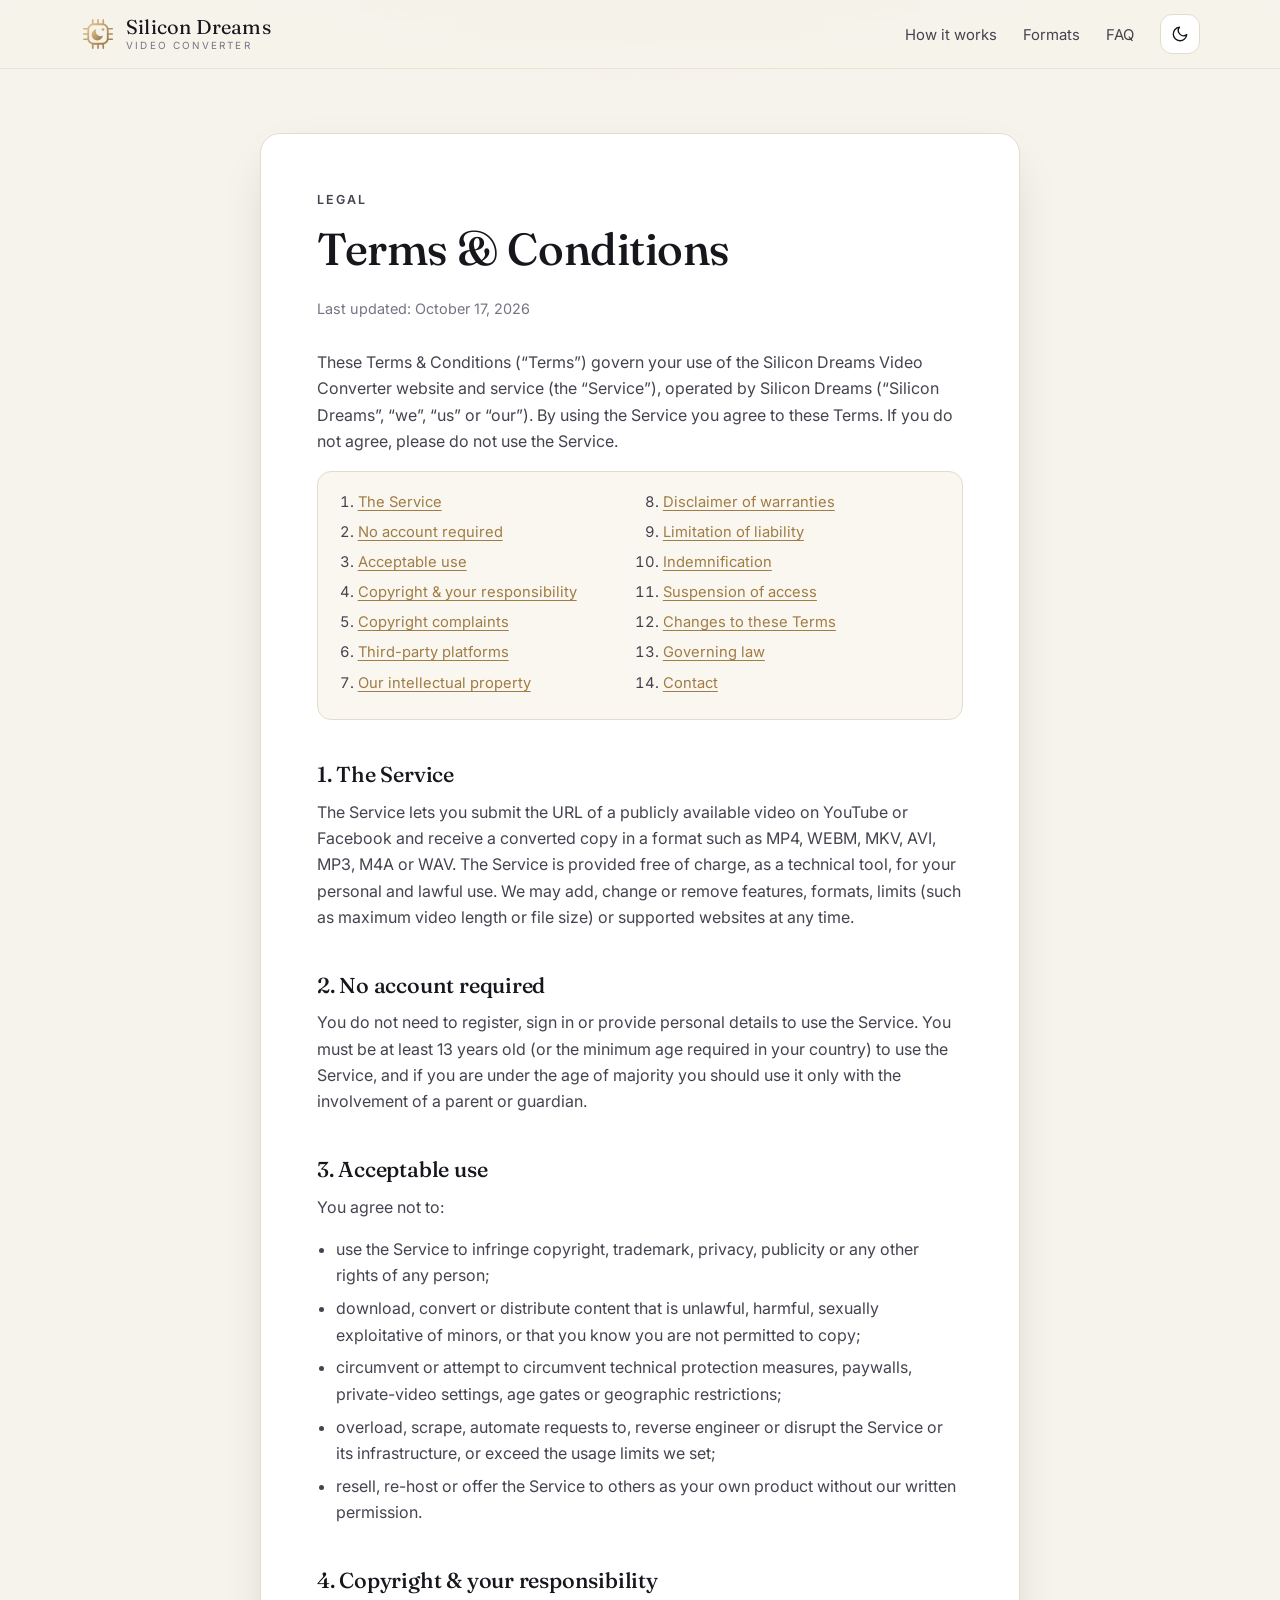
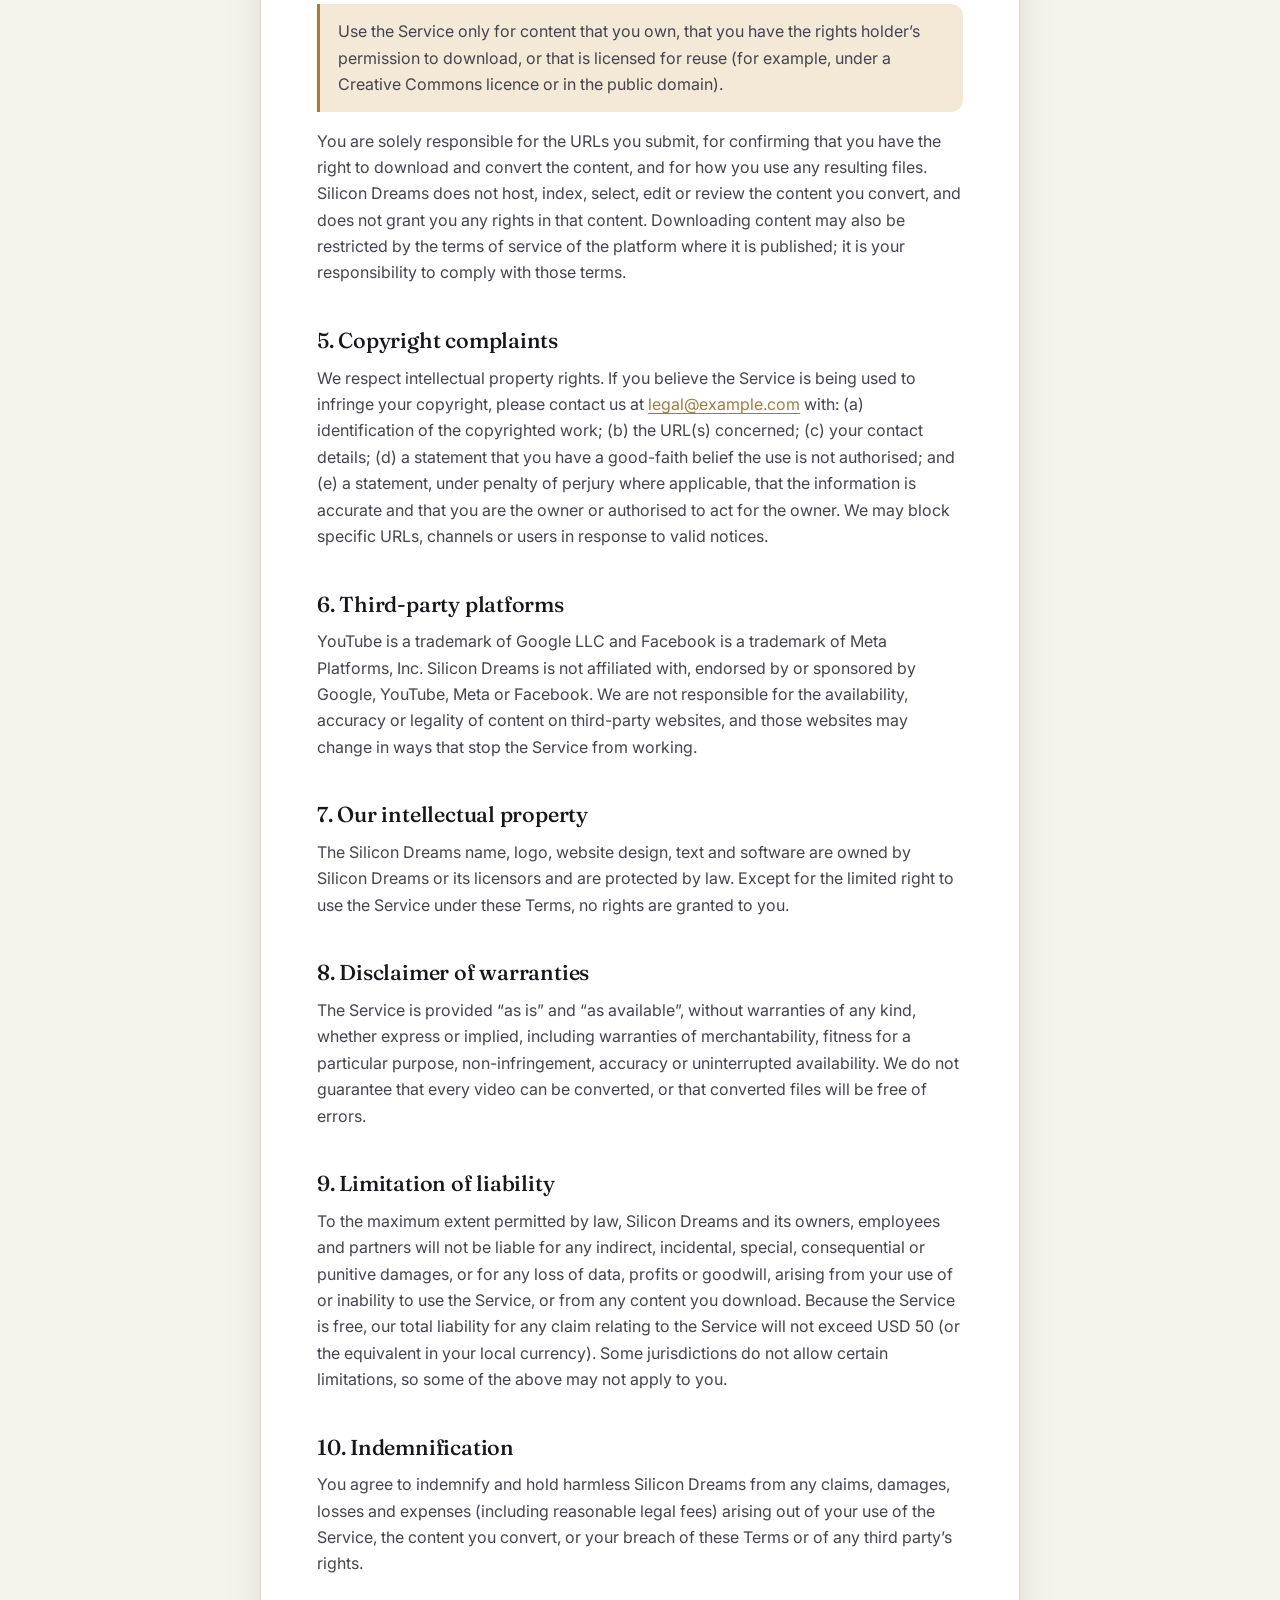
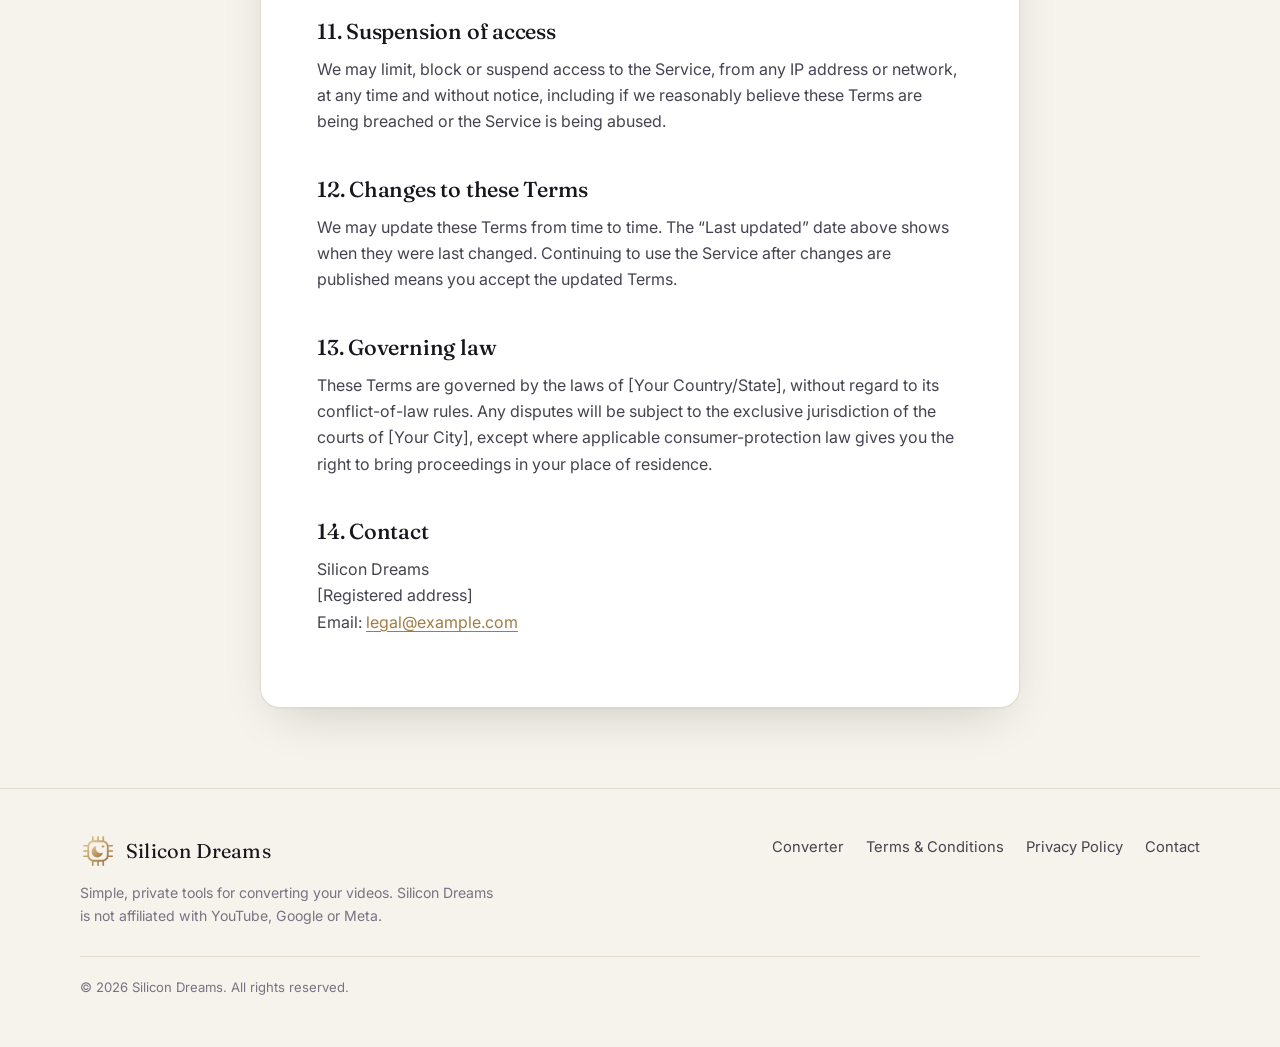
==== terms.html @ 6b70cf57 "Add files via upload" ====
<!doctype html>
<html lang="en">
<head>
  <meta charset="utf-8">
  <meta name="viewport" content="width=device-width, initial-scale=1">
  <title>Terms &amp; Conditions | Silicon Dreams Video Converter</title>
  <meta name="description" content="The terms and conditions for using the Silicon Dreams online video converter.">
  <link rel="canonical" href="https://oles.co.in/video_convert/terms.html">
  <meta name="robots" content="index, follow">
  <meta name="theme-color" content="#f6f3ec" media="(prefers-color-scheme: light)">
  <meta name="theme-color" content="#0d0d13" media="(prefers-color-scheme: dark)">
  <meta property="og:type" content="website">
  <meta property="og:site_name" content="Silicon Dreams">
  <meta property="og:title" content="Terms &amp; Conditions | Silicon Dreams Video Converter">
  <meta property="og:description" content="The terms and conditions for using the Silicon Dreams online video converter.">
  <meta property="og:url" content="https://oles.co.in/video_convert/terms.html">
  <meta property="og:image" content="https://oles.co.in/video_convert/og-image.png">
  <link rel="icon" href="logo.svg" type="image/svg+xml">
  <link rel="apple-touch-icon" href="apple-touch-icon.png">
  <link rel="manifest" href="site.webmanifest">
  <link rel="preconnect" href="https://fonts.googleapis.com">
  <link rel="preconnect" href="https://fonts.gstatic.com" crossorigin>
  <link rel="stylesheet" href="https://fonts.googleapis.com/css2?family=Fraunces:opsz,wght@9..144,400;9..144,500&family=Inter:wght@400;500;600&display=swap">
  <link rel="stylesheet" href="style.css">
  <script src="theme.js"></script>
</head>
<body>
  <a class="skip" href="#main">Skip to content</a>
  <header class="site-header">
    <nav class="wrap nav" aria-label="Main">
      <a class="brand" href="index.html" aria-label="Silicon Dreams home">
        <img src="logo.svg" alt="" width="36" height="36">
        <span class="brand-name">Silicon Dreams<small>Video Converter</small></span>
      </a>
      <ul class="nav-links">
        <li><a href="index.html#how">How it works</a></li>
        <li><a href="index.html#formats">Formats</a></li>
        <li><a href="index.html#faq">FAQ</a></li>
        <li>
          <button class="icon-btn" id="themeToggle" type="button" aria-label="Toggle dark mode">
            <svg class="theme-moon" viewBox="0 0 24 24" fill="none" stroke="currentColor" stroke-width="1.8" stroke-linecap="round" stroke-linejoin="round"><path d="M21 12.8A9 9 0 1 1 11.2 3a7 7 0 0 0 9.8 9.8z"/></svg>
            <svg class="theme-sun" viewBox="0 0 24 24" fill="none" stroke="currentColor" stroke-width="1.8" stroke-linecap="round"><circle cx="12" cy="12" r="4.2"/><path d="M12 2v2M12 20v2M4.9 4.9l1.4 1.4M17.7 17.7l1.4 1.4M2 12h2M20 12h2M4.9 19.1l1.4-1.4M17.7 6.3l1.4-1.4"/></svg>
          </button>
        </li>
      </ul>
    </nav>
  </header>

  <main id="main">
    <section class="legal">
      <div class="wrap">
        <article class="card">
          <p class="eyebrow">Legal</p>
          <h1>Terms &amp; Conditions</h1>
          <p class="updated">Last updated: October 17, 2026</p>

          <p>These Terms &amp; Conditions (“Terms”) govern your use of the Silicon Dreams Video Converter website and service (the “Service”), operated by Silicon Dreams (“Silicon Dreams”, “we”, “us” or “our”). By using the Service you agree to these Terms. If you do not agree, please do not use the Service.</p>

          <nav class="toc" aria-label="Contents">
            <ol>
              <li><a href="#t1">The Service</a></li>
              <li><a href="#t2">No account required</a></li>
              <li><a href="#t3">Acceptable use</a></li>
              <li><a href="#t4">Copyright &amp; your responsibility</a></li>
              <li><a href="#t5">Copyright complaints</a></li>
              <li><a href="#t6">Third-party platforms</a></li>
              <li><a href="#t7">Our intellectual property</a></li>
              <li><a href="#t8">Disclaimer of warranties</a></li>
              <li><a href="#t9">Limitation of liability</a></li>
              <li><a href="#t10">Indemnification</a></li>
              <li><a href="#t11">Suspension of access</a></li>
              <li><a href="#t12">Changes to these Terms</a></li>
              <li><a href="#t13">Governing law</a></li>
              <li><a href="#t14">Contact</a></li>
            </ol>
          </nav>

          <h2 id="t1">1. The Service</h2>
          <p>The Service lets you submit the URL of a publicly available video on YouTube or Facebook and receive a converted copy in a format such as MP4, WEBM, MKV, AVI, MP3, M4A or WAV. The Service is provided free of charge, as a technical tool, for your personal and lawful use. We may add, change or remove features, formats, limits (such as maximum video length or file size) or supported websites at any time.</p>

          <h2 id="t2">2. No account required</h2>
          <p>You do not need to register, sign in or provide personal details to use the Service. You must be at least 13 years old (or the minimum age required in your country) to use the Service, and if you are under the age of majority you should use it only with the involvement of a parent or guardian.</p>

          <h2 id="t3">3. Acceptable use</h2>
          <p>You agree not to:</p>
          <ul>
            <li>use the Service to infringe copyright, trademark, privacy, publicity or any other rights of any person;</li>
            <li>download, convert or distribute content that is unlawful, harmful, sexually exploitative of minors, or that you know you are not permitted to copy;</li>
            <li>circumvent or attempt to circumvent technical protection measures, paywalls, private-video settings, age gates or geographic restrictions;</li>
            <li>overload, scrape, automate requests to, reverse engineer or disrupt the Service or its infrastructure, or exceed the usage limits we set;</li>
            <li>resell, re-host or offer the Service to others as your own product without our written permission.</li>
          </ul>

          <h2 id="t4">4. Copyright &amp; your responsibility</h2>
          <p class="callout">Use the Service only for content that you own, that you have the rights holder’s permission to download, or that is licensed for reuse (for example, under a Creative Commons licence or in the public domain).</p>
          <p>You are solely responsible for the URLs you submit, for confirming that you have the right to download and convert the content, and for how you use any resulting files. Silicon Dreams does not host, index, select, edit or review the content you convert, and does not grant you any rights in that content. Downloading content may also be restricted by the terms of service of the platform where it is published; it is your responsibility to comply with those terms.</p>

          <h2 id="t5">5. Copyright complaints</h2>
          <p>We respect intellectual property rights. If you believe the Service is being used to infringe your copyright, please contact us at <a href="mailto:legal@example.com">legal@example.com</a> with: (a) identification of the copyrighted work; (b) the URL(s) concerned; (c) your contact details; (d) a statement that you have a good-faith belief the use is not authorised; and (e) a statement, under penalty of perjury where applicable, that the information is accurate and that you are the owner or authorised to act for the owner. We may block specific URLs, channels or users in response to valid notices.</p>

          <h2 id="t6">6. Third-party platforms</h2>
          <p>YouTube is a trademark of Google LLC and Facebook is a trademark of Meta Platforms, Inc. Silicon Dreams is not affiliated with, endorsed by or sponsored by Google, YouTube, Meta or Facebook. We are not responsible for the availability, accuracy or legality of content on third-party websites, and those websites may change in ways that stop the Service from working.</p>

          <h2 id="t7">7. Our intellectual property</h2>
          <p>The Silicon Dreams name, logo, website design, text and software are owned by Silicon Dreams or its licensors and are protected by law. Except for the limited right to use the Service under these Terms, no rights are granted to you.</p>

          <h2 id="t8">8. Disclaimer of warranties</h2>
          <p>The Service is provided “as is” and “as available”, without warranties of any kind, whether express or implied, including warranties of merchantability, fitness for a particular purpose, non-infringement, accuracy or uninterrupted availability. We do not guarantee that every video can be converted, or that converted files will be free of errors.</p>

          <h2 id="t9">9. Limitation of liability</h2>
          <p>To the maximum extent permitted by law, Silicon Dreams and its owners, employees and partners will not be liable for any indirect, incidental, special, consequential or punitive damages, or for any loss of data, profits or goodwill, arising from your use of or inability to use the Service, or from any content you download. Because the Service is free, our total liability for any claim relating to the Service will not exceed USD 50 (or the equivalent in your local currency). Some jurisdictions do not allow certain limitations, so some of the above may not apply to you.</p>

          <h2 id="t10">10. Indemnification</h2>
          <p>You agree to indemnify and hold harmless Silicon Dreams from any claims, damages, losses and expenses (including reasonable legal fees) arising out of your use of the Service, the content you convert, or your breach of these Terms or of any third party’s rights.</p>

          <h2 id="t11">11. Suspension of access</h2>
          <p>We may limit, block or suspend access to the Service, from any IP address or network, at any time and without notice, including if we reasonably believe these Terms are being breached or the Service is being abused.</p>

          <h2 id="t12">12. Changes to these Terms</h2>
          <p>We may update these Terms from time to time. The “Last updated” date above shows when they were last changed. Continuing to use the Service after changes are published means you accept the updated Terms.</p>

          <h2 id="t13">13. Governing law</h2>
          <p>These Terms are governed by the laws of [Your Country/State], without regard to its conflict-of-law rules. Any disputes will be subject to the exclusive jurisdiction of the courts of [Your City], except where applicable consumer-protection law gives you the right to bring proceedings in your place of residence.</p>

          <h2 id="t14">14. Contact</h2>
          <p>Silicon Dreams<br>[Registered address]<br>Email: <a href="mailto:legal@example.com">legal@example.com</a></p>
        </article>
      </div>
    </section>
  </main>

  <footer class="site-footer">
    <div class="wrap">
      <div class="footer-grid">
        <div>
          <a class="brand" href="index.html"><img src="logo.svg" alt="" width="32" height="32"><span class="brand-name">Silicon Dreams</span></a>
          <p>Simple, private tools for converting your videos. Silicon Dreams is not affiliated with YouTube, Google or Meta.</p>
        </div>
        <ul class="footer-links">
          <li><a href="index.html">Converter</a></li>
          <li><a href="terms.html">Terms &amp; Conditions</a></li>
          <li><a href="privacy.html">Privacy Policy</a></li>
          <li><a href="mailto:support@example.com">Contact</a></li>
        </ul>
      </div>
      <p class="copyright">© <span data-year>2026</span> Silicon Dreams. All rights reserved.</p>
    </div>
  </footer>

  <script src="script.js" defer></script>
</body>
</html>
---- style.css ----
/* Silicon Dreams — elegant converter theme */
:root {
  --bg: #f6f3ec; --bg-2: #eee8db; --surface: #ffffff; --surface-2: #faf7f1;
  --ink: #17161c; --ink-2: #45434f; --muted: #777383; --line: #e3dccd;
  --accent: #a17c43; --accent-2: #c9a46a; --accent-ink: #ffffff; --accent-soft: #f3e9d6;
  --ok: #2f7d5b; --err: #b4433a;
  --shadow: 0 1px 2px rgba(23,22,28,.04), 0 18px 50px -20px rgba(23,22,28,.22);
  --radius: 20px;
  --serif: "Fraunces", Georgia, "Times New Roman", serif;
  --sans: "Inter", system-ui, -apple-system, "Segoe UI", Roboto, sans-serif;
  color-scheme: light;
}
@media (prefers-color-scheme: dark) {
  :root:not([data-theme="light"]) {
    --bg: #0d0d13; --bg-2: #13131b; --surface: #17171f; --surface-2: #1d1d27;
    --ink: #f3efe6; --ink-2: #cbc6ba; --muted: #8e8a9b; --line: #2a2a36;
    --accent: #d6b27a; --accent-2: #b38d55; --accent-ink: #16141a; --accent-soft: #2a2418;
    --ok: #5cc196; --err: #ef7d73;
    --shadow: 0 1px 2px rgba(0,0,0,.3), 0 24px 60px -24px rgba(0,0,0,.7);
    color-scheme: dark;
  }
}
:root[data-theme="dark"] {
  --bg: #0d0d13; --bg-2: #13131b; --surface: #17171f; --surface-2: #1d1d27;
  --ink: #f3efe6; --ink-2: #cbc6ba; --muted: #8e8a9b; --line: #2a2a36;
  --accent: #d6b27a; --accent-2: #b38d55; --accent-ink: #16141a; --accent-soft: #2a2418;
  --ok: #5cc196; --err: #ef7d73;
  --shadow: 0 1px 2px rgba(0,0,0,.3), 0 24px 60px -24px rgba(0,0,0,.7);
  color-scheme: dark;
}

*, *::before, *::after { box-sizing: border-box; }
[hidden] { display: none !important; }
html { scroll-behavior: smooth; -webkit-text-size-adjust: 100%; }
body {
  margin: 0; background: var(--bg); color: var(--ink);
  font: 16px/1.65 var(--sans); -webkit-font-smoothing: antialiased;
  overflow-x: hidden;
}
body::before { /* soft champagne glow */
  content: ""; position: fixed; inset: -20vh -10vw auto; height: 70vh; z-index: -1; pointer-events: none;
  background: radial-gradient(60% 60% at 50% 0%, color-mix(in srgb, var(--accent) 18%, transparent), transparent 70%);
}
img, svg { max-width: 100%; display: block; }
a { color: var(--accent); text-underline-offset: 3px; }
a:hover { color: var(--ink); }
h1, h2, h3 { font-family: var(--serif); font-weight: 500; line-height: 1.15; letter-spacing: -.01em; margin: 0 0 .5em; }
h1 { font-size: clamp(2.1rem, 5.2vw, 3.6rem); }
h2 { font-size: clamp(1.6rem, 3.4vw, 2.3rem); }
h3 { font-size: 1.2rem; }
p { margin: 0 0 1em; }
:focus-visible { outline: 2px solid var(--accent); outline-offset: 3px; border-radius: 6px; }
.sr-only { position: absolute; width: 1px; height: 1px; overflow: hidden; clip: rect(0 0 0 0); white-space: nowrap; }
.wrap { width: min(1120px, 100% - 32px); margin-inline: auto; }
.eyebrow { font-size: .78rem; font-weight: 600; letter-spacing: .16em; text-transform: uppercase; color: var(--accent); margin-bottom: .8rem; }
.lede { color: var(--ink-2); font-size: 1.1rem; max-width: 60ch; }
.skip { position: absolute; left: -999px; top: 8px; background: var(--surface); padding: 8px 14px; z-index: 50; }
.skip:focus { left: 16px; }

/* Header */
.site-header {
  position: sticky; top: 0; z-index: 20;
  background: color-mix(in srgb, var(--bg) 82%, transparent);
  backdrop-filter: saturate(140%) blur(12px); -webkit-backdrop-filter: saturate(140%) blur(12px);
  border-bottom: 1px solid color-mix(in srgb, var(--line) 70%, transparent);
}
.nav { display: flex; align-items: center; justify-content: space-between; height: 68px; gap: 16px; }
.brand { display: flex; align-items: center; gap: 10px; text-decoration: none; color: var(--ink); }
.brand img { width: 36px; height: 36px; }
.brand-name { font-family: var(--serif); font-size: 1.25rem; letter-spacing: .01em; line-height: 1; }
.brand-name small { display: block; font-family: var(--sans); font-size: .62rem; letter-spacing: .22em; text-transform: uppercase; color: var(--muted); margin-top: 4px; }
.nav-links { display: flex; align-items: center; gap: 26px; list-style: none; margin: 0; padding: 0; }
.nav-links a { color: var(--ink-2); text-decoration: none; font-size: .93rem; }
.nav-links a:hover { color: var(--ink); }
.icon-btn {
  width: 40px; height: 40px; display: grid; place-items: center; border-radius: 12px;
  border: 1px solid var(--line); background: var(--surface); color: var(--ink); cursor: pointer;
}
.icon-btn:hover { border-color: var(--accent); }
.icon-btn svg { width: 18px; height: 18px; }
.theme-sun { display: none; }
:root[data-theme="dark"] .theme-sun { display: block; }
:root[data-theme="dark"] .theme-moon { display: none; }
@media (prefers-color-scheme: dark) {
  :root:not([data-theme="light"]) .theme-sun { display: block; }
  :root:not([data-theme="light"]) .theme-moon { display: none; }
}
@media (max-width: 760px) { .nav-links li:not(:last-child) { display: none; } }

/* Hero + converter */
.hero { padding: clamp(48px, 9vw, 104px) 0 56px; text-align: center; }
.hero .lede { margin-inline: auto; }
.badges { display: flex; flex-wrap: wrap; justify-content: center; gap: 10px; margin: 18px 0 34px; padding: 0; list-style: none; }
.badges li { font-size: .82rem; color: var(--ink-2); padding: 6px 12px; border: 1px solid var(--line); border-radius: 999px; background: var(--surface); }
.badges li::before { content: "✦ "; color: var(--accent); }

.card {
  background: var(--surface); border: 1px solid var(--line); border-radius: var(--radius);
  box-shadow: var(--shadow);
}
.converter { max-width: 780px; margin-inline: auto; padding: clamp(18px, 3.5vw, 30px); text-align: left; }
.url-row { display: flex; gap: 10px; }
.url-field { position: relative; flex: 1; min-width: 0; }
.url-field input {
  width: 100%; height: 56px; padding: 0 92px 0 18px; border-radius: 14px;
  border: 1px solid var(--line); background: var(--surface-2); color: var(--ink); font: inherit; font-size: 1rem;
  transition: border-color .2s, box-shadow .2s;
}
.url-field input::placeholder { color: var(--muted); }
.url-field input:focus { outline: none; border-color: var(--accent); box-shadow: 0 0 0 4px color-mix(in srgb, var(--accent) 18%, transparent); }
.paste-btn {
  position: absolute; right: 8px; top: 8px; height: 40px; padding: 0 14px; border-radius: 10px;
  border: 1px solid var(--line); background: var(--surface); color: var(--ink-2); font: inherit; font-size: .85rem; cursor: pointer;
}
.paste-btn:hover { color: var(--ink); border-color: var(--accent); }
.btn {
  display: inline-flex; align-items: center; justify-content: center; gap: 8px; height: 56px; padding: 0 26px;
  border-radius: 14px; border: 0; cursor: pointer; font: 600 1rem var(--sans); letter-spacing: .01em;
  color: var(--accent-ink); background: linear-gradient(135deg, var(--accent-2), var(--accent));
  box-shadow: 0 10px 24px -12px color-mix(in srgb, var(--accent) 80%, transparent);
  transition: transform .15s, filter .2s; white-space: nowrap;
}
.btn:hover { filter: brightness(1.06); }
.btn:active { transform: translateY(1px); }
.btn[disabled] { opacity: .6; cursor: progress; }
.btn-block { width: 100%; }
@media (max-width: 560px) { .url-row { flex-direction: column; } .btn { width: 100%; } }

.hint { font-size: .82rem; color: var(--muted); margin: 12px 2px 0; }
.alert { margin-top: 14px; padding: 12px 14px; border-radius: 12px; font-size: .92rem;
  border: 1px solid color-mix(in srgb, var(--err) 35%, transparent); color: var(--err);
  background: color-mix(in srgb, var(--err) 8%, transparent); }

.spinner { width: 18px; height: 18px; border-radius: 50%; border: 2px solid currentColor; border-right-color: transparent; animation: spin .7s linear infinite; }
@keyframes spin { to { transform: rotate(360deg); } }

.result { margin-top: 22px; padding-top: 22px; border-top: 1px solid var(--line); display: grid; gap: 22px; }
.preview { display: grid; grid-template-columns: 200px 1fr; gap: 18px; align-items: center; }
.thumb { position: relative; aspect-ratio: 16/9; border-radius: 12px; overflow: hidden; background: var(--bg-2); }
.thumb img { width: 100%; height: 100%; object-fit: cover; }
.thumb .dur { position: absolute; right: 8px; bottom: 8px; font-size: .74rem; padding: 2px 7px; border-radius: 6px; background: rgba(0,0,0,.72); color: #fff; }
.meta h3 { font-family: var(--sans); font-weight: 600; font-size: 1.02rem; margin: 0 0 4px; display: -webkit-box; -webkit-line-clamp: 2; -webkit-box-orient: vertical; overflow: hidden; }
.meta p { margin: 0; color: var(--muted); font-size: .88rem; }
.pill { display: inline-block; font-size: .72rem; font-weight: 600; letter-spacing: .08em; text-transform: uppercase; padding: 3px 8px; border-radius: 6px; background: var(--accent-soft); color: var(--accent); margin-bottom: 6px; }
@media (max-width: 560px) { .preview { grid-template-columns: 1fr; } }

.group-label { font-size: .78rem; font-weight: 600; letter-spacing: .12em; text-transform: uppercase; color: var(--muted); margin: 0 0 10px; }
.formats { display: grid; grid-template-columns: 1fr 1fr; gap: 18px; border: 0; padding: 0; margin: 0; }
@media (max-width: 560px) { .formats { grid-template-columns: 1fr; } }
.chips { display: flex; flex-wrap: wrap; gap: 8px; }
.chip input { position: absolute; opacity: 0; pointer-events: none; }
.chip span {
  display: inline-flex; align-items: center; height: 40px; padding: 0 16px; border-radius: 10px; cursor: pointer;
  border: 1px solid var(--line); background: var(--surface-2); color: var(--ink-2); font-weight: 600; font-size: .9rem;
  transition: all .15s;
}
.chip span:hover { border-color: var(--accent); color: var(--ink); }
.chip input:checked + span { background: var(--accent-soft); border-color: var(--accent); color: var(--accent); }
.chip input:focus-visible + span { outline: 2px solid var(--accent); outline-offset: 2px; }

.options-row { display: flex; gap: 12px; align-items: end; flex-wrap: wrap; }
.select-wrap { flex: 1; min-width: 180px; }
.select-wrap label { display: block; }
select {
  width: 100%; height: 48px; padding: 0 14px; border-radius: 12px; border: 1px solid var(--line);
  background: var(--surface-2); color: var(--ink); font: inherit;
}
select:disabled { opacity: .55; }
.options-row .btn { height: 48px; flex: 1; min-width: 200px; }

.progress { display: grid; gap: 8px; }
.bar { height: 8px; border-radius: 99px; background: var(--bg-2); overflow: hidden; }
.bar i { display: block; height: 100%; width: 0; border-radius: inherit; background: linear-gradient(90deg, var(--accent-2), var(--accent)); transition: width .25s; }
.bar.indeterminate i { width: 35%; animation: slide 1.3s ease-in-out infinite; }
@keyframes slide { from { transform: translateX(-100%); } to { transform: translateX(300%); } }
.progress-text { font-size: .86rem; color: var(--ink-2); display: flex; justify-content: space-between; }
.success { color: var(--ok); font-weight: 600; }
.consent { font-size: .8rem; color: var(--muted); margin: 0; }

/* Sections */
section { padding: 72px 0; }
.section-head { text-align: center; max-width: 640px; margin: 0 auto 44px; }
.section-head .lede { margin-inline: auto; }
.grid-4 { display: grid; grid-template-columns: repeat(4, 1fr); gap: 18px; }
.grid-3 { display: grid; grid-template-columns: repeat(3, 1fr); gap: 18px; }
@media (max-width: 900px) { .grid-4 { grid-template-columns: repeat(2, 1fr); } .grid-3 { grid-template-columns: 1fr; } }
@media (max-width: 520px) { .grid-4 { grid-template-columns: 1fr; } }
.feature { padding: 26px; }
.feature .ico { width: 44px; height: 44px; border-radius: 12px; display: grid; place-items: center; background: var(--accent-soft); color: var(--accent); margin-bottom: 16px; }
.feature .ico svg { width: 22px; height: 22px; }
.feature p { color: var(--ink-2); font-size: .94rem; margin: 0; }
.step { padding: 28px; position: relative; }
.step .num { font-family: var(--serif); font-size: 2.6rem; line-height: 1; color: var(--accent); opacity: .85; margin-bottom: 12px; }
.step p { color: var(--ink-2); margin: 0; }

.band { background: var(--bg-2); border-block: 1px solid var(--line); }
.format-table { display: grid; grid-template-columns: repeat(auto-fit, minmax(150px, 1fr)); gap: 14px; }
.fmt { padding: 20px; text-align: center; }
.fmt b { display: block; font-family: var(--serif); font-size: 1.5rem; font-weight: 500; color: var(--ink); }
.fmt span { font-size: .84rem; color: var(--muted); }

.faq { max-width: 780px; margin-inline: auto; display: grid; gap: 12px; }
.faq details { padding: 0 22px; }
.faq summary { cursor: pointer; list-style: none; padding: 18px 0; font-weight: 600; display: flex; justify-content: space-between; gap: 16px; }
.faq summary::-webkit-details-marker { display: none; }
.faq summary::after { content: "+"; font-family: var(--serif); font-size: 1.4rem; line-height: 1; color: var(--accent); transition: transform .2s; }
.faq details[open] summary::after { transform: rotate(45deg); }
.faq details p { color: var(--ink-2); padding-bottom: 18px; margin: 0; }

/* Footer */
.site-footer { border-top: 1px solid var(--line); padding: 44px 0 36px; margin-top: 40px; }
.footer-grid { display: flex; flex-wrap: wrap; justify-content: space-between; gap: 24px; align-items: flex-start; }
.footer-grid p { color: var(--muted); font-size: .88rem; max-width: 46ch; margin: 12px 0 0; }
.footer-links { display: flex; flex-wrap: wrap; gap: 22px; list-style: none; padding: 0; margin: 0; }
.footer-links a { color: var(--ink-2); text-decoration: none; font-size: .92rem; }
.footer-links a:hover { color: var(--accent); }
.copyright { color: var(--muted); font-size: .82rem; margin-top: 28px; padding-top: 20px; border-top: 1px solid var(--line); }

/* Legal pages */
.legal { padding: 64px 0 40px; }
.legal article { max-width: 760px; margin-inline: auto; padding: clamp(24px, 5vw, 56px); }
.legal h1 { font-size: clamp(2rem, 4.5vw, 2.8rem); }
.legal .updated { color: var(--muted); font-size: .9rem; margin-bottom: 28px; }
.legal h2 { font-size: 1.35rem; margin-top: 2em; }
.legal p, .legal li { color: var(--ink-2); }
.legal ul { padding-left: 1.2em; }
.legal li { margin-bottom: .4em; }
.legal .toc { background: var(--surface-2); border: 1px solid var(--line); border-radius: 14px; padding: 18px 22px; margin-bottom: 8px; }
.legal .toc ol { margin: 0; padding-left: 1.2em; columns: 2; column-gap: 28px; font-size: .92rem; }
@media (max-width: 560px) { .legal .toc ol { columns: 1; } }
.callout { border-left: 3px solid var(--accent); background: var(--accent-soft); padding: 14px 18px; border-radius: 0 12px 12px 0; color: var(--ink); }

@media (prefers-reduced-motion: reduce) { *, *::before, *::after { animation: none !important; transition: none !important; scroll-behavior: auto !important; } }
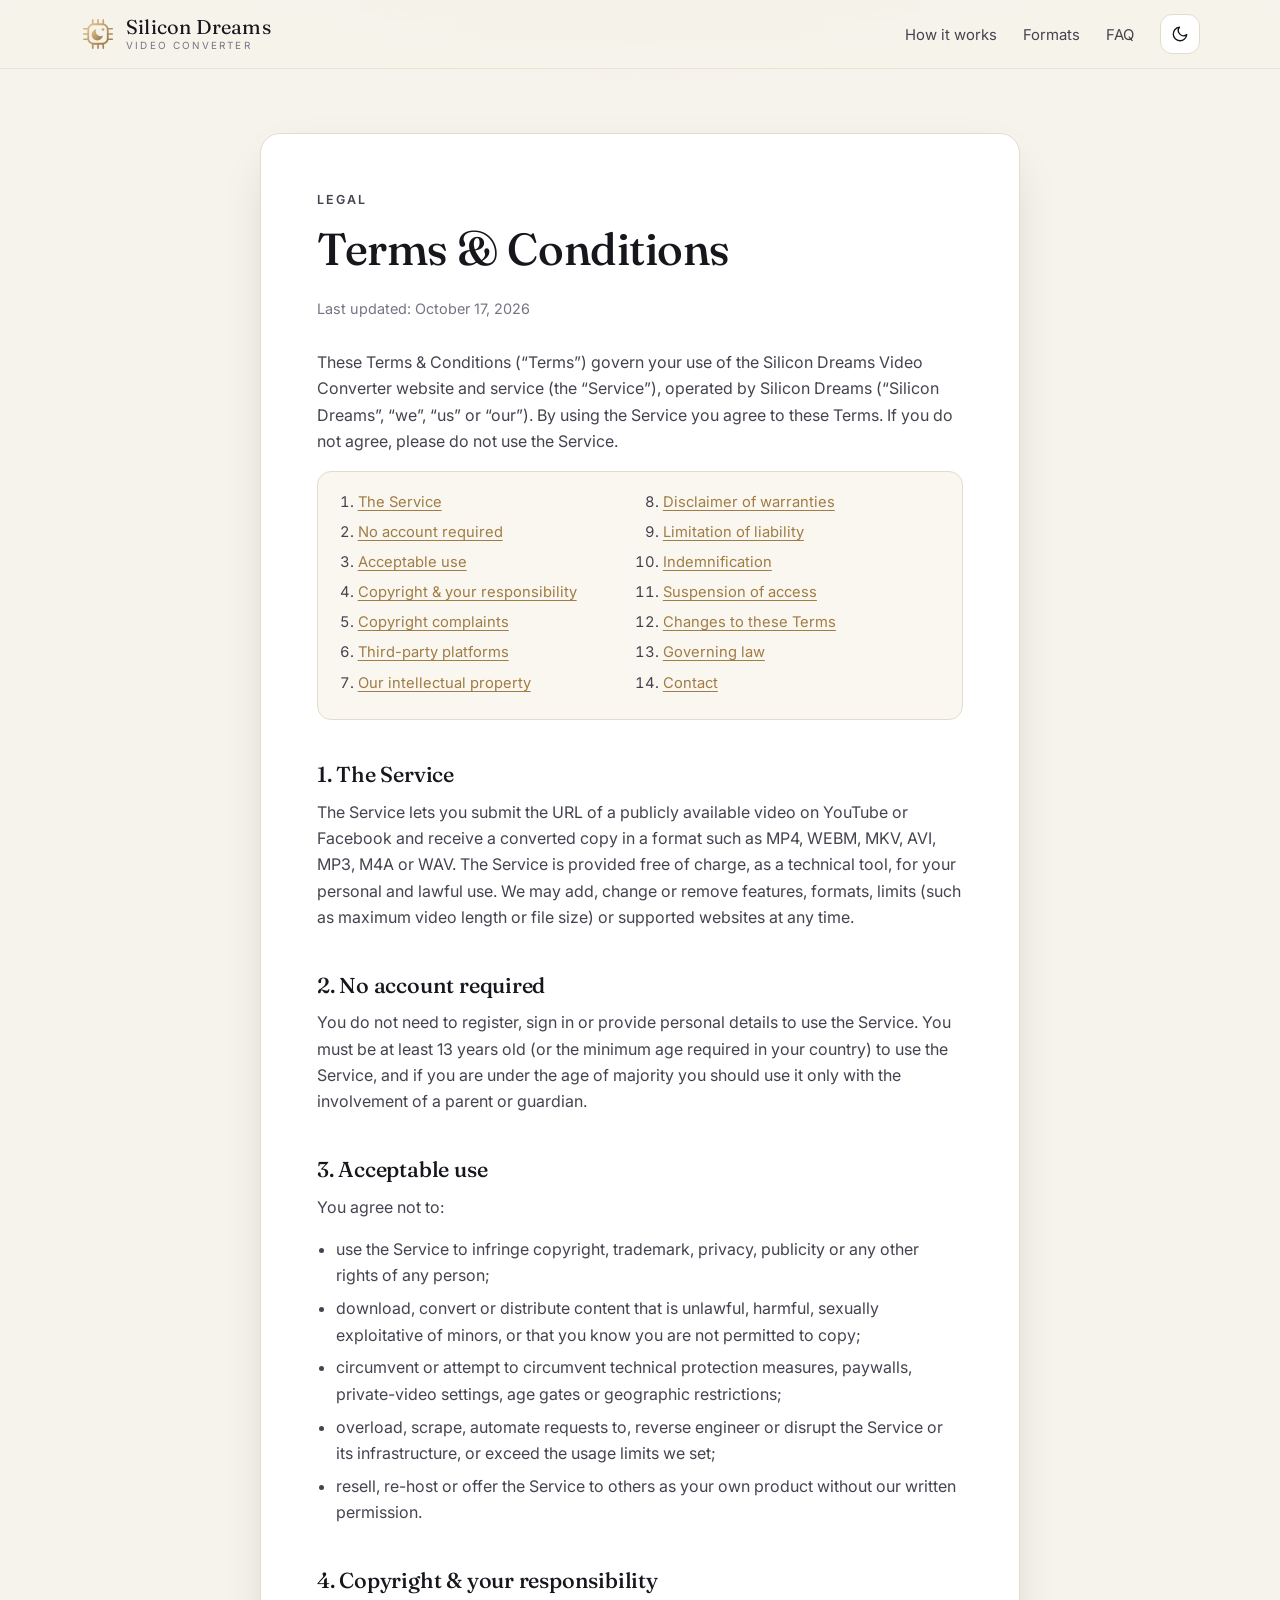
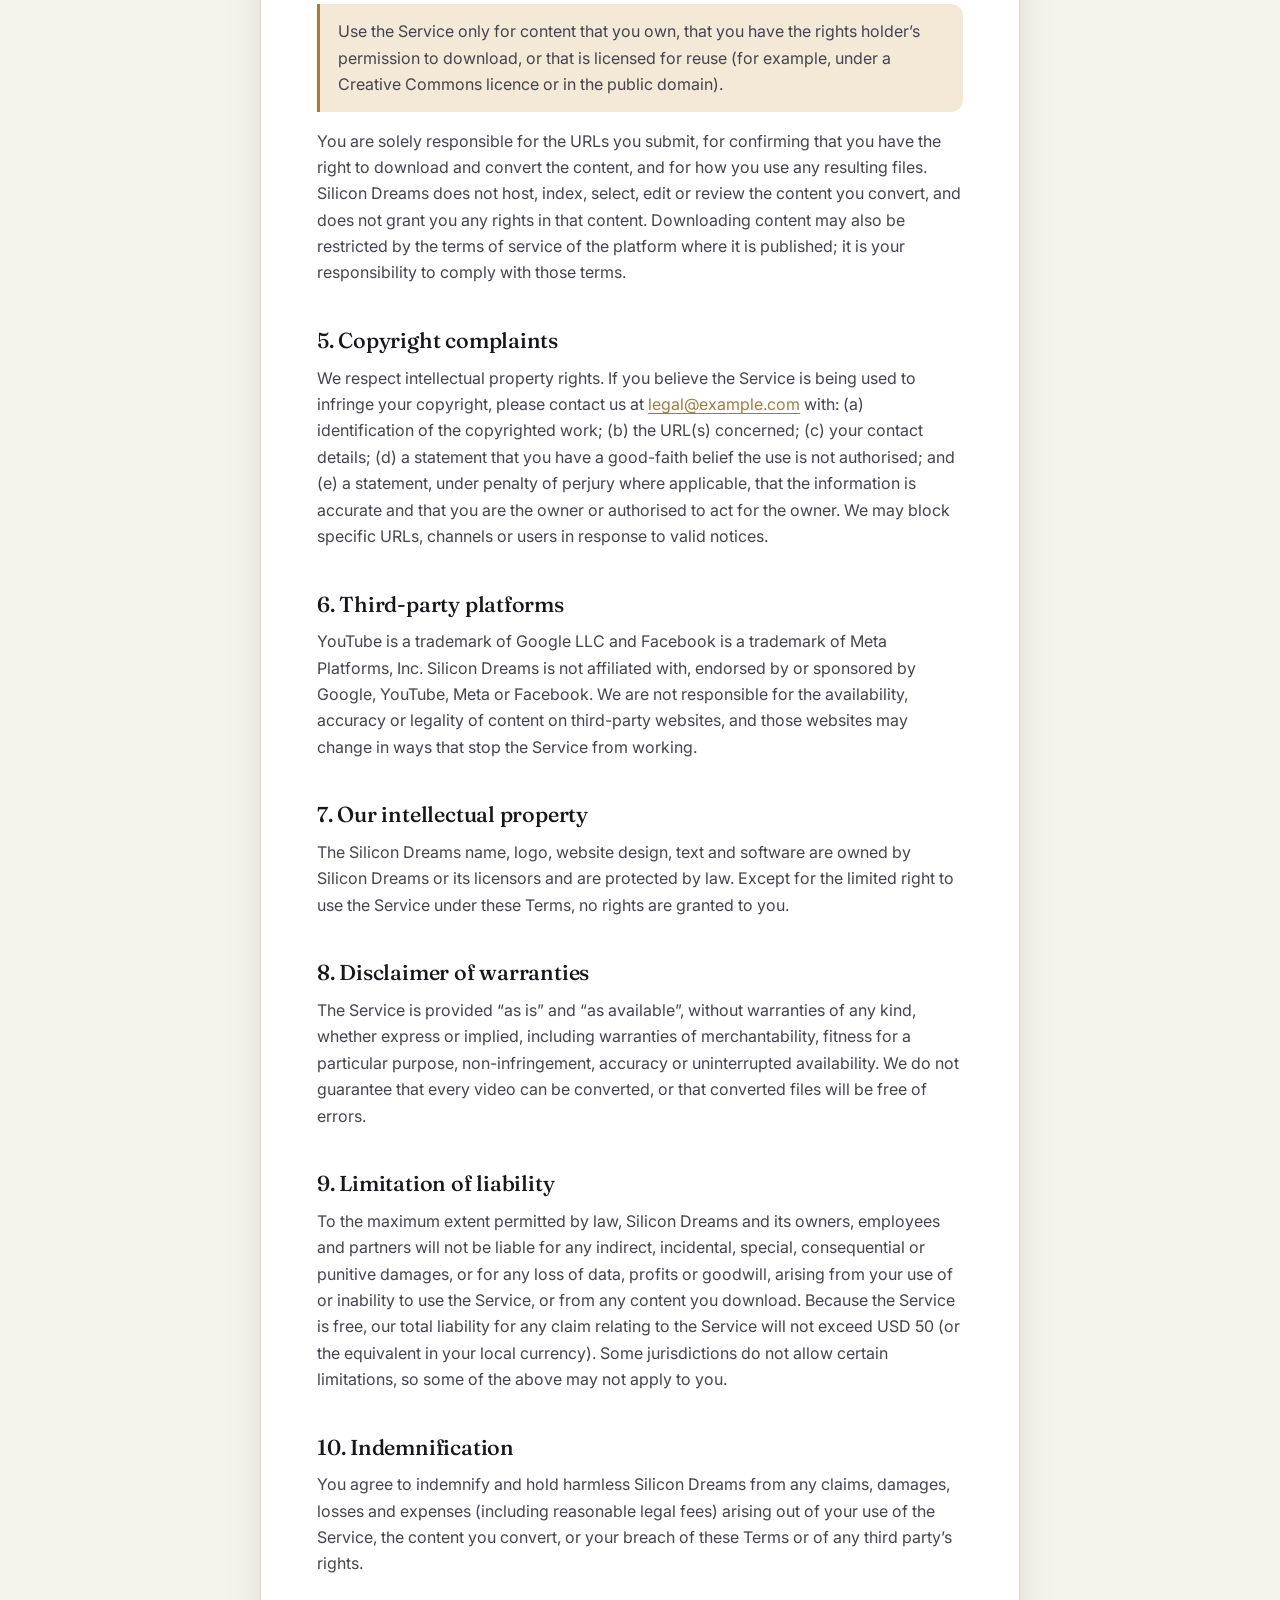
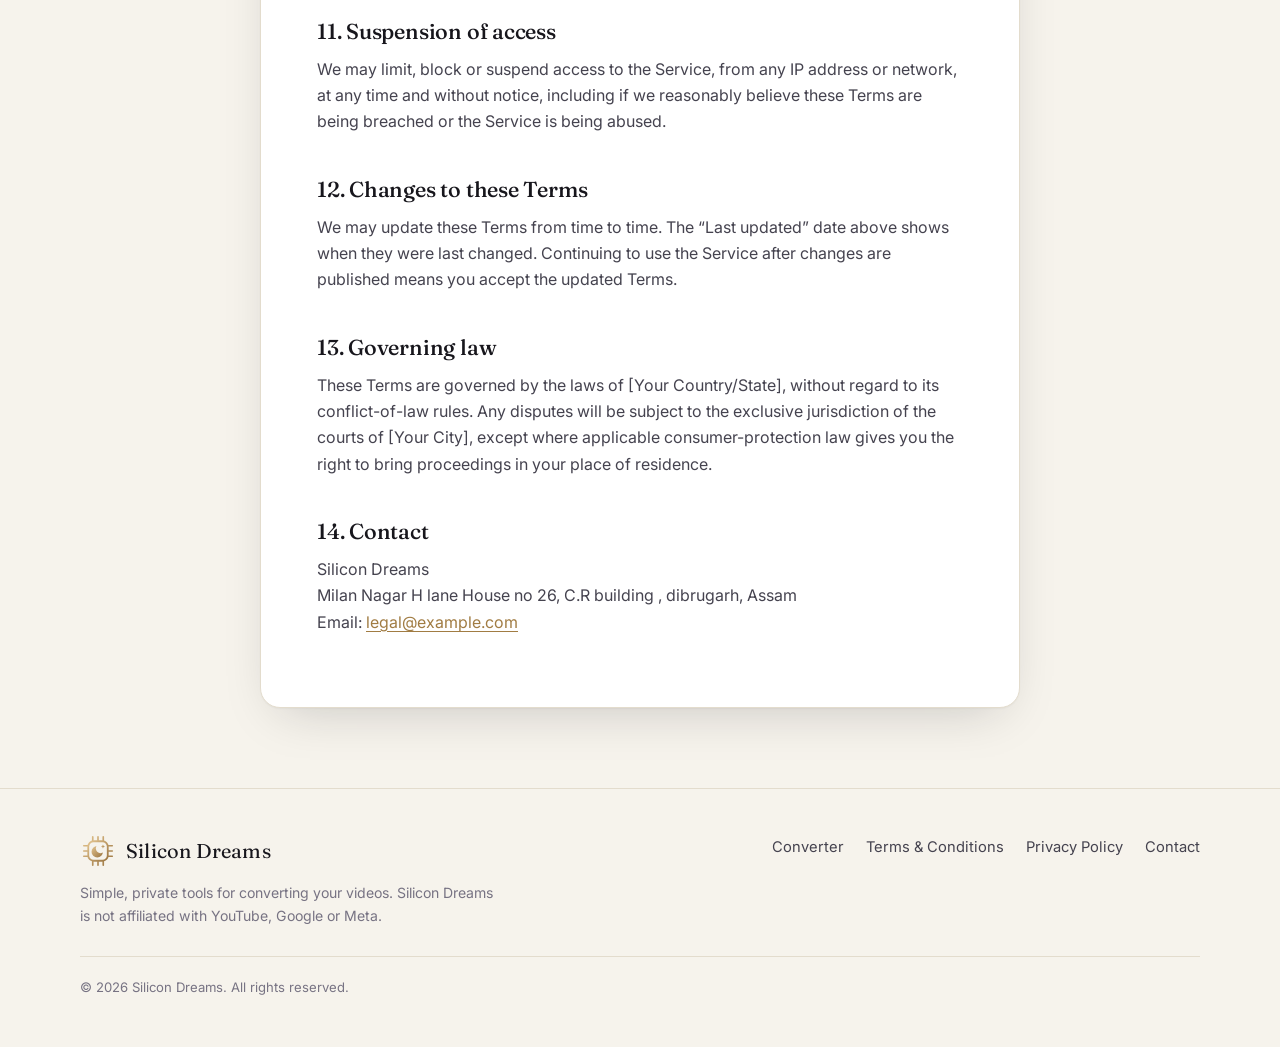
==== commit 8208cd4d: "Update terms.html" ====
--- a/terms.html
+++ b/terms.html
@@ -123,7 +123,7 @@
           <p>These Terms are governed by the laws of [Your Country/State], without regard to its conflict-of-law rules. Any disputes will be subject to the exclusive jurisdiction of the courts of [Your City], except where applicable consumer-protection law gives you the right to bring proceedings in your place of residence.</p>
 
           <h2 id="t14">14. Contact</h2>
-          <p>Silicon Dreams<br>[Registered address]<br>Email: <a href="mailto:legal@example.com">legal@example.com</a></p>
+          <p>Silicon Dreams<br>Milan Nagar H lane House no 26, C.R building , dibrugarh, Assam<br>Email: <a href="mailto:silicondreams4@gmail.com">legal@example.com</a></p>
         </article>
       </div>
     </section>
@@ -140,7 +140,7 @@
           <li><a href="index.html">Converter</a></li>
           <li><a href="terms.html">Terms &amp; Conditions</a></li>
           <li><a href="privacy.html">Privacy Policy</a></li>
-          <li><a href="mailto:support@example.com">Contact</a></li>
+          <li><a href="mailto:silicondreams4@gmail.com">Contact</a></li>
         </ul>
       </div>
       <p class="copyright">© <span data-year>2026</span> Silicon Dreams. All rights reserved.</p>
